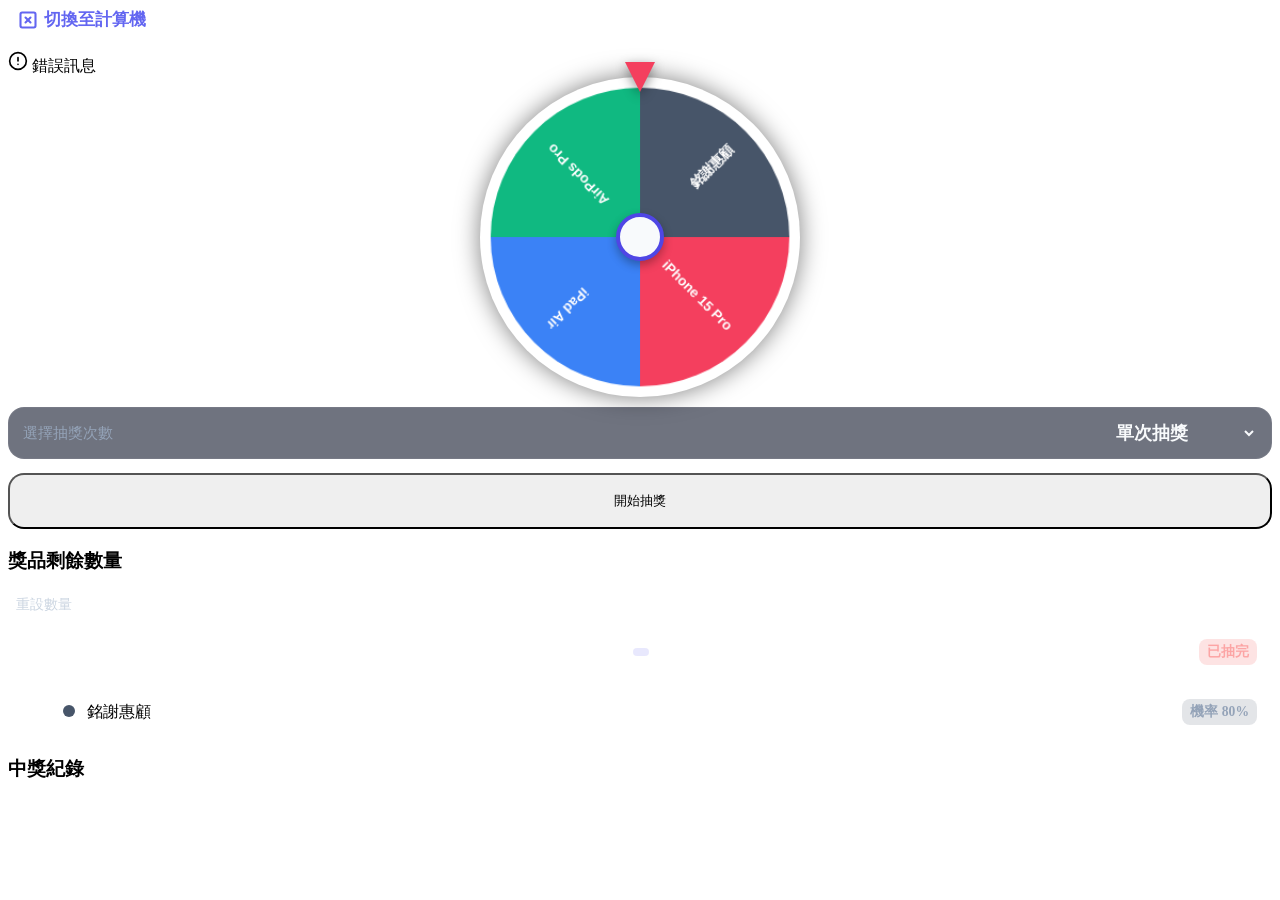
==== src/main/resources/templates/lottery.html @ b5c94d8c "feat: 實作 lottery.html 抽獎轉盤網頁，整合 Canvas 旋轉動畫與多次抽獎" ====
<!DOCTYPE html>
<html xmlns:th="http://www.thymeleaf.org" lang="zh-TW">
<head>
    <meta charset="UTF-8">
    <meta name="viewport" content="width=device-width, initial-scale=1.0">
    <title>電商抽獎轉盤</title>
    <link rel="stylesheet" th:href="@{/css/style.css}">
    <style>
        .nav-header {
            width: 100%;
            max-width: 900px;
            display: flex;
            justify-content: space-between;
            align-items: center;
            margin-bottom: 20px;
            padding: 0 10px;
        }
        .nav-link {
            color: #6366f1;
            text-decoration: none;
            font-weight: 600;
            font-size: 1.05rem;
            transition: color 0.2s;
            display: flex;
            align-items: center;
            gap: 6px;
        }
        .nav-link:hover {
            color: #818cf8;
        }
        
        /* Wheel CSS container */
        .wheel-container {
            position: relative;
            width: 320px;
            height: 320px;
            margin: 0 auto;
        }
        
        #wheelCanvas {
            width: 100%;
            height: 100%;
            border-radius: 50%;
            box-shadow: 0 0 25px rgba(0, 0, 0, 0.5), 0 0 2px rgba(255, 255, 255, 0.2);
            transition: transform 4s cubic-bezier(0.1, 0.8, 0.25, 1);
        }
        
        /* Pointer */
        .pointer {
            position: absolute;
            top: -15px;
            left: 50%;
            transform: translateX(-50%);
            width: 0;
            height: 0;
            border-left: 15px solid transparent;
            border-right: 15px solid transparent;
            border-top: 30px solid #f43f5e;
            z-index: 10;
            filter: drop-shadow(0 4px 6px rgba(0, 0, 0, 0.4));
        }
        
        .pointer-center {
            position: absolute;
            top: 50%;
            left: 50%;
            transform: translate(-50%, -50%);
            width: 40px;
            height: 40px;
            background: #f8fafc;
            border: 4px solid #4f46e5;
            border-radius: 50%;
            z-index: 11;
            box-shadow: 0 4px 10px rgba(0,0,0,0.3);
        }
        
        /* Prize Stock list styling */
        .prize-stock-list {
            list-style: none;
            display: flex;
            flex-direction: column;
            gap: 12px;
            margin-top: 10px;
        }
        
        .prize-stock-item {
            display: flex;
            justify-content: space-between;
            align-items: center;
            padding: 10px 14px;
            background: rgba(255, 255, 255, 0.02);
            border-radius: 12px;
            border: 1px solid rgba(255,255,255,0.03);
        }
        
        .prize-tag {
            width: 12px;
            height: 12px;
            border-radius: 50%;
            display: inline-block;
            margin-right: 8px;
        }
        
        .badge-stock {
            background: rgba(99, 102, 241, 0.15);
            color: #a5b4fc;
            padding: 4px 8px;
            border-radius: 8px;
            font-size: 0.85rem;
            font-weight: 600;
        }
        
        .badge-out {
            background: rgba(239, 68, 68, 0.15);
            color: #fca5a5;
            padding: 4px 8px;
            border-radius: 8px;
            font-size: 0.85rem;
            font-weight: 600;
        }
        
        /* Multiple draw choices */
        .draw-actions {
            display: flex;
            flex-direction: column;
            gap: 14px;
            margin-top: 10px;
        }
        
        .draw-select-container {
            display: flex;
            align-items: center;
            justify-content: space-between;
            background: rgba(15, 23, 42, 0.6);
            border: 1px solid rgba(255, 255, 255, 0.05);
            border-radius: 16px;
            padding: 6px 14px;
        }
        
        .draw-select-label {
            font-size: 0.95rem;
            color: #94a3b8;
        }
        
        .draw-select {
            background: transparent;
            border: none;
            color: #f8fafc;
            font-family: inherit;
            font-size: 1.1rem;
            font-weight: 600;
            outline: none;
            cursor: pointer;
            padding: 8px;
        }
        
        .draw-select option {
            background: #0f172a;
            color: #f8fafc;
        }
        
        /* Result Popups */
        .modal-overlay {
            position: fixed;
            top: 0;
            left: 0;
            right: 0;
            bottom: 0;
            background: rgba(2, 6, 23, 0.7);
            backdrop-filter: blur(8px);
            display: none;
            justify-content: center;
            align-items: center;
            z-index: 100;
        }
        
        .modal-card {
            background: rgba(30, 41, 59, 0.9);
            border: 1px solid rgba(255, 255, 255, 0.1);
            border-radius: 24px;
            width: 90%;
            max-width: 420px;
            padding: 30px;
            text-align: center;
            box-shadow: 0 25px 50px -12px rgba(0, 0, 0, 0.5);
            transform: scale(0.9);
            transition: transform 0.3s cubic-bezier(0.175, 0.885, 0.32, 1.275);
        }
        
        .modal-overlay.show {
            display: flex;
        }
        
        .modal-overlay.show .modal-card {
            transform: scale(1);
        }
        
        .modal-title {
            font-size: 1.5rem;
            font-weight: 700;
            color: #f8fafc;
            margin-bottom: 16px;
        }
        
        .modal-results-list {
            list-style: none;
            display: flex;
            flex-direction: column;
            gap: 10px;
            margin: 20px 0;
            max-height: 200px;
            overflow-y: auto;
            padding: 0 4px;
        }
        
        .modal-result-item {
            padding: 10px 14px;
            background: rgba(255, 255, 255, 0.03);
            border-radius: 12px;
            border-left: 4px solid #10b981;
            text-align: left;
            font-size: 0.95rem;
        }
        
        .modal-result-item.lose {
            border-left-color: #64748b;
            opacity: 0.8;
        }
        
        .btn-modal-close {
            background: linear-gradient(135deg, #6366f1 0%, #4f46e5 100%);
            color: white;
            border: none;
            outline: none;
            padding: 12px 28px;
            border-radius: 14px;
            font-size: 1rem;
            font-weight: 600;
            cursor: pointer;
            width: 100%;
            box-shadow: 0 4px 14px rgba(99, 102, 241, 0.3);
            transition: all 0.2s;
        }
        
        .btn-modal-close:hover {
            transform: translateY(-2px);
            box-shadow: 0 6px 20px rgba(99, 102, 241, 0.4);
        }
    </style>
</head>
<body>
    <div class="nav-header">
        <a th:href="@{/}" class="nav-link">
            <svg width="20" height="20" viewBox="0 0 24 24" fill="none" stroke="currentColor" stroke-width="2.5" stroke-linecap="round" stroke-linejoin="round">
                <rect x="3" y="3" width="18" height="18" rx="2" ry="2"></rect>
                <line x1="9" y1="9" x2="15" y2="15"></line>
                <line x1="15" y1="9" x2="9" y2="15"></line>
            </svg>
            切換至計算機
        </a>
    </div>

    <div class="app-container">
        <!-- Wheel Card -->
        <div class="calculator-card" style="align-items: center; justify-content: center; gap: 24px;">
            <!-- Alert Toast -->
            <div id="alert-toast" class="alert-toast">
                <svg width="20" height="20" viewBox="0 0 24 24" fill="none" stroke="currentColor" stroke-width="2" stroke-linecap="round" stroke-linejoin="round">
                    <circle cx="12" cy="12" r="10"></circle>
                    <line x1="12" y1="8" x2="12" y2="12"></line>
                    <line x1="12" y1="16" x2="12.01" y2="16"></line>
                </svg>
                <span id="alert-message">錯誤訊息</span>
            </div>

            <!-- Spinning Wheel -->
            <div class="wheel-container">
                <div class="pointer"></div>
                <div class="pointer-center"></div>
                <canvas id="wheelCanvas" width="300" height="300"></canvas>
            </div>

            <!-- Draw Controls -->
            <div class="draw-actions" style="width: 100%;">
                <div class="draw-select-container">
                    <span class="draw-select-label">選擇抽獎次數</span>
                    <select id="drawCountSelect" class="draw-select">
                        <option value="1">單次抽獎</option>
                        <option value="5">連續抽獎 5 次</option>
                        <option value="10">連續抽獎 10 次</option>
                    </select>
                </div>
                <button id="btn-draw" class="btn btn-op" style="width: 100%; border-radius: 16px; height: 56px;">開始抽獎</button>
            </div>
        </div>

        <!-- Stock & History Card -->
        <div class="history-card" style="justify-content: space-between;">
            <div>
                <div class="history-header">
                    <h3>獎品剩餘數量</h3>
                    <button id="btn-reset" class="btn-action" style="font-size: 0.85rem; padding: 4px 8px; border-radius: 6px; cursor: pointer; border: none; background: rgba(255,255,255,0.05); color: #cbd5e1;">重設數量</button>
                </div>
                <ul id="prize-stock-list" class="prize-stock-list">
                    <li class="prize-stock-item" th:each="prize : ${prizes}" th:id="'stock-' + ${prize.id}">
                        <span>
                            <span class="prize-tag" th:style="'background: ' + (${prize.id} == 'prize_a' ? '#f43f5e' : (${prize.id} == 'prize_b' ? '#3b82f6' : '#10b981'))"></span>
                            <span class="prize-name" th:text="${prize.name}"></span>
                        </span>
                        <span class="badge-stock" th:if="${prize.remainingQuantity > 0}" th:text="'剩餘 ' + ${prize.remainingQuantity} + ' 份'"></span>
                        <span class="badge-out" th:if="${prize.remainingQuantity <= 0}">已抽完</span>
                    </li>
                    <li class="prize-stock-item">
                        <span>
                            <span class="prize-tag" style="background: #475569;"></span>
                            <span>銘謝惠顧</span>
                        </span>
                        <span class="badge-stock" style="background: rgba(71, 85, 105, 0.15); color: #94a3b8;">機率 80%</span>
                    </li>
                </ul>
            </div>
            
            <div style="margin-top: 20px;">
                <div class="history-header">
                    <h3>中獎紀錄</h3>
                </div>
                <ul id="lottery-history-list" class="history-list" style="max-height: 180px; margin-top: 10px;">
                    <!-- Filled dynamically -->
                </ul>
            </div>
        </div>
    </div>

    <!-- Results Modal -->
    <div id="resultsModal" class="modal-overlay">
        <div class="modal-card">
            <div id="modal-title" class="modal-title">抽獎結果</div>
            <ul id="modal-results-list" class="modal-results-list">
                <!-- Filled dynamically -->
            </ul>
            <button id="btn-modal-close" class="btn-modal-close">確認</button>
        </div>
    </div>

    <script>
        // Sector settings (must align with Canvas segments)
        // 0 to 90deg: iPhone 15 Pro
        // 90 to 180deg: iPad Air
        // 180 to 270deg: AirPods Pro
        // 270 to 360deg: 銘謝惠顧
        const sectors = [
            { label: "iPhone 15 Pro", color: "#f43f5e", id: "prize_a" },
            { label: "iPad Air", color: "#3b82f6", id: "prize_b" },
            { label: "AirPods Pro", color: "#10b981", id: "prize_c" },
            { label: "銘謝惠顧", color: "#475569", id: "none" }
        ];

        const canvas = document.getElementById("wheelCanvas");
        const ctx = canvas.getContext("2d");
        const numSectors = sectors.length;
        const arc = 2 * Math.PI / numSectors;
        
        let currentRotation = 0;
        let isDrawing = false;

        function drawWheel() {
            const centerX = canvas.width / 2;
            const centerY = canvas.height / 2;
            const radius = canvas.width / 2 - 10;
            
            ctx.clearRect(0, 0, canvas.width, canvas.height);
            
            for (let i = 0; i < numSectors; i++) {
                const angle = i * arc;
                ctx.beginPath();
                ctx.fillStyle = sectors[i].color;
                ctx.moveTo(centerX, centerY);
                ctx.arc(centerX, centerY, radius, angle, angle + arc);
                ctx.lineTo(centerX, centerY);
                ctx.fill();
                
                // Draw text labels
                ctx.save();
                ctx.fillStyle = "#ffffff";
                ctx.font = "bold 13px Outfit, sans-serif";
                ctx.translate(centerX, centerY);
                ctx.rotate(angle + arc / 2);
                ctx.textAlign = "right";
                ctx.fillText(sectors[i].label, radius - 20, 5);
                ctx.restore();
            }
        }
        
        drawWheel();

        function showToast(msg) {
            const toast = document.getElementById("alert-toast");
            document.getElementById("alert-message").innerText = msg;
            toast.classList.add("show");
            setTimeout(() => {
                toast.classList.remove("show");
            }, 3000);
        }

        function updateStockUI(prizes) {
            prizes.forEach(p => {
                const li = document.getElementById("stock-" + p.id);
                if (li) {
                    const badge = li.querySelector(".badge-stock, .badge-out");
                    if (p.remainingQuantity > 0) {
                        badge.className = "badge-stock";
                        badge.innerText = "剩餘 " + p.remainingQuantity + " 份";
                    } else {
                        badge.className = "badge-out";
                        badge.innerText = "已抽完";
                    }
                }
            });
        }

        // Execute drawing
        document.getElementById("btn-draw").addEventListener("click", async () => {
            if (isDrawing) return;
            
            const count = parseInt(document.getElementById("drawCountSelect").value);
            const btn = document.getElementById("btn-draw");
            
            isDrawing = true;
            btn.disabled = true;
            btn.innerText = "抽獎中...";
            
            try {
                const response = await fetch('/api/lottery/draw', {
                    method: 'POST',
                    headers: { 'Content-Type': 'application/x-www-form-urlencoded' },
                    body: `count=${count}`
                });
                
                const res = await response.json();
                if (res.status === "error") {
                    showToast(res.message);
                    isDrawing = false;
                    btn.disabled = false;
                    btn.innerText = "開始抽獎";
                    return;
                }
                
                // Update stock numbers immediately in backend data, but wait to update UI until spin completes
                const firstResult = res.results[0];
                
                // Find target segment index
                let targetIndex = sectors.findIndex(s => s.id === firstResult.prizeId);
                if (targetIndex === -1) {
                    targetIndex = 3; // default "Thank You"
                }
                
                // Spin animation logic
                // Each segment spans 90deg (arc = Math.PI / 2).
                // Top pointer points to 270deg (1.5 * Math.PI).
                // To align the target segment with the top pointer:
                // segmentCenterAngle + wheelRotationAngle = 270 degrees
                // wheelRotationAngle = 270 - segmentCenterAngle
                const segmentCenterRad = (targetIndex * arc) + (arc / 2);
                const targetRotationRad = (1.5 * Math.PI) - segmentCenterRad;
                
                // Add 5 to 7 random full spins to build momentum
                const extraSpins = (5 + Math.floor(Math.random() * 3)) * 2 * Math.PI;
                currentRotation += extraSpins + (targetRotationRad - (currentRotation % (2 * Math.PI)));
                
                canvas.style.transform = `rotate(${currentRotation}rad)`;
                
                // Wait for CSS transition (4s) to finish
                setTimeout(() => {
                    // Update Stock UI
                    updateStockUI(res.remainingPrizes);
                    
                    // Show results modal
                    showResultsModal(res.results);
                    
                    // Add results to local history log
                    addResultsToHistory(res.results);
                    
                    isDrawing = false;
                    btn.disabled = false;
                    btn.innerText = "開始抽獎";
                }, 4100);
                
            } catch (err) {
                showToast("抽獎連線失敗");
                isDrawing = false;
                btn.disabled = false;
                btn.innerText = "開始抽獎";
            }
        });

        function showResultsModal(results) {
            const list = document.getElementById("modal-results-list");
            list.innerHTML = "";
            
            const title = document.getElementById("modal-title");
            if (results.length === 1) {
                title.innerText = "抽獎結果";
            } else {
                title.innerText = `連續抽獎 ${results.length} 次結果`;
            }
            
            results.forEach((item, index) => {
                const li = document.createElement("li");
                li.className = "modal-result-item" + (item.won ? "" : " lose");
                li.innerText = (results.length > 1 ? `第 ${index + 1} 次：` : "") + (item.won ? `恭喜獲得 ${item.prizeName} !` : "銘謝惠顧，下次會更好！");
                list.appendChild(li);
            });
            
            document.getElementById("resultsModal").classList.add("show");
        }

        function addResultsToHistory(results) {
            const list = document.getElementById("lottery-history-list");
            results.forEach(item => {
                const li = document.createElement("li");
                li.className = "history-item";
                li.style.borderLeftColor = item.won ? "#10b981" : "#64748b";
                li.innerText = item.won ? `獲得 ${item.prizeName}` : "銘謝惠顧";
                list.insertBefore(li, list.firstChild); // prepend new results
            });
        }

        document.getElementById("btn-modal-close").addEventListener("click", () => {
            document.getElementById("resultsModal").classList.remove("show");
        });

        document.getElementById("btn-reset").addEventListener("click", async () => {
            if (isDrawing) return;
            try {
                const res = await fetch('/api/lottery/reset', { method: 'POST' }).then(r => r.json());
                updateStockUI(res.remainingPrizes);
                showToast("獎品數量重設成功");
            } catch (err) {
                showToast("重設失敗");
            }
        });
    </script>
</body>
</html>
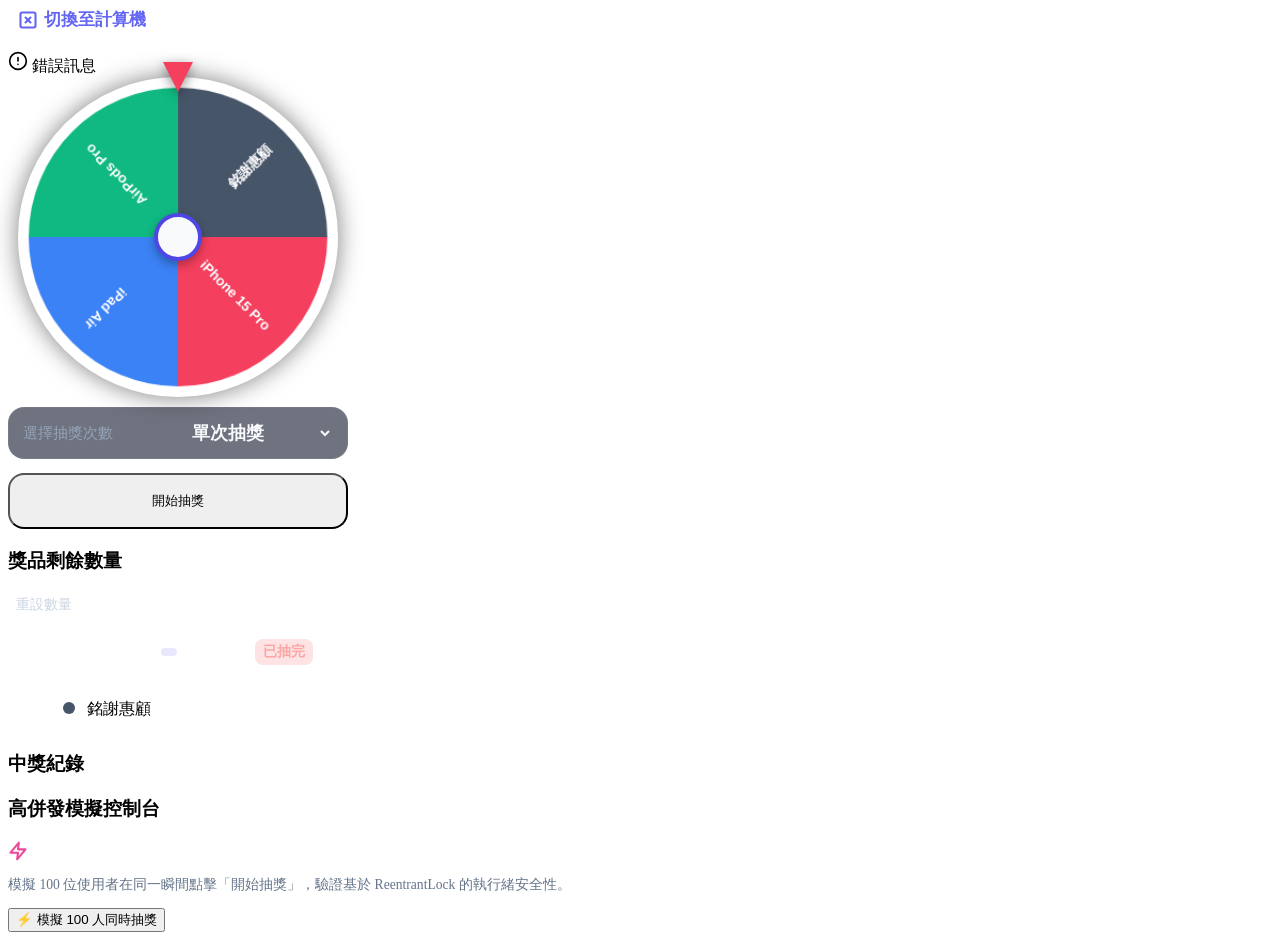
==== commit d4e953f3: "feat(lottery): 實作 ReentrantLock 版高併發模擬抽獎並修復庫存重設問題" ====
--- a/src/main/resources/templates/lottery.html
+++ b/src/main/resources/templates/lottery.html
@@ -260,9 +260,9 @@
         </a>
     </div>
 
-    <div class="app-container">
+    <div class="app-container" style="max-width: 1060px;">
         <!-- Wheel Card -->
-        <div class="calculator-card" style="align-items: center; justify-content: center; gap: 24px;">
+        <div class="calculator-card" style="align-items: center; justify-content: center; gap: 24px; width: 340px;">
             <!-- Alert Toast -->
             <div id="alert-toast" class="alert-toast">
                 <svg width="20" height="20" viewBox="0 0 24 24" fill="none" stroke="currentColor" stroke-width="2" stroke-linecap="round" stroke-linejoin="round">
@@ -295,7 +295,7 @@
         </div>
 
         <!-- Stock & History Card -->
-        <div class="history-card" style="justify-content: space-between;">
+        <div class="history-card" style="justify-content: space-between; width: 320px;">
             <div>
                 <div class="history-header">
                     <h3>獎品剩餘數量</h3>
@@ -315,7 +315,6 @@
                             <span class="prize-tag" style="background: #475569;"></span>
                             <span>銘謝惠顧</span>
                         </span>
-                        <span class="badge-stock" style="background: rgba(71, 85, 105, 0.15); color: #94a3b8;">機率 80%</span>
                     </li>
                 </ul>
             </div>
@@ -327,6 +326,25 @@
                 <ul id="lottery-history-list" class="history-list" style="max-height: 180px; margin-top: 10px;">
                     <!-- Filled dynamically -->
                 </ul>
+            </div>
+        </div>
+
+        <!-- Concurrency Simulator Card -->
+        <div class="concurrency-card">
+            <div>
+                <div class="history-header">
+                    <h3>高併發模擬控制台</h3>
+                    <svg width="20" height="20" viewBox="0 0 24 24" fill="none" stroke="#ec4899" stroke-width="2.5" stroke-linecap="round" stroke-linejoin="round">
+                        <polygon points="13 2 3 14 12 14 11 22 21 10 12 10 13 2"></polygon>
+                    </svg>
+                </div>
+                <p style="color: #64748b; font-size: 0.85rem; line-height: 1.45; font-weight: 300; margin-top: 10px;">模擬 100 位使用者在同一瞬間點擊「開始抽獎」，驗證基於 ReentrantLock 的執行緒安全性。</p>
+            </div>
+            
+            <button id="btn-simulate-concurrency" class="concurrency-btn">⚡ 模擬 100 人同時抽獎</button>
+            
+            <div id="concurrency-report" class="concurrency-report" style="display: none;">
+                <!-- Filled dynamically -->
             </div>
         </div>
     </div>
@@ -539,6 +557,50 @@
                 showToast("重設失敗");
             }
         });
+
+        // Concurrency Simulation Event Listener
+        document.getElementById("btn-simulate-concurrency").addEventListener("click", async () => {
+            if (isDrawing) return;
+            const btn = document.getElementById("btn-simulate-concurrency");
+            btn.disabled = true;
+            btn.innerText = "模擬進行中...";
+            
+            try {
+                const response = await fetch('/api/lottery/simulate-concurrent', { method: 'POST' });
+                const res = await response.json();
+                
+                // Update stock UI immediately
+                updateStockUI(res.remainingPrizes);
+                
+                // Display report
+                const report = document.getElementById("concurrency-report");
+                report.style.display = "flex";
+                report.innerHTML = `
+                    <div class="report-title">
+                        <svg width="16" height="16" viewBox="0 0 24 24" fill="none" stroke="currentColor" stroke-width="2.5" style="margin-right: 4px;">
+                            <path d="M22 11.08V12a10 10 0 1 1-5.93-9.14"></path>
+                            <polyline points="22 4 12 14.01 9 11.01"></polyline>
+                        </svg>
+                        高併發安全審計：SAFE
+                    </div>
+                    <div class="report-item"><span>並行請求總數:</span><span>\${res.totalRequests} 人</span></div>
+                    <div class="report-item"><span>核心處理耗時:</span><span>\${res.durationMs} ms</span></div>
+                    <div class="report-item"><span>成功中獎人數:</span><span>\${res.successCount} 人</span></div>
+                    <div class="report-item"><span>大獎得主分佈:</span><span></span></div>
+                    <div class="report-item" style="padding-left: 12px; color: #a5b4fc;"><span>- iPhone 15 Pro:</span><span>\${res.iphoneWon} 份</span></div>
+                    <div class="report-item" style="padding-left: 12px; color: #a5b4fc;"><span>- iPad Air:</span><span>\${res.ipadWon} 份</span></div>
+                    <div class="report-item" style="padding-left: 12px; color: #a5b4fc;"><span>- AirPods Pro:</span><span>\${res.airpodsWon} 份</span></div>
+                    <div class="report-item"><span>銘謝惠顧人數:</span><span>\${res.noneCount} 人</span></div>
+                    <div class="report-item" style="color: #34d399; font-weight: bold;"><span>超抽發生次數:</span><span>0 次 (安全)</span></div>
+                `;
+                showToast("高併發模擬測試成功！");
+            } catch (err) {
+                showToast("模擬測試連線失敗");
+            } finally {
+                btn.disabled = false;
+                btn.innerText = "⚡ 模擬 100 人同時抽獎";
+            }
+        });
     </script>
 </body>
 </html>
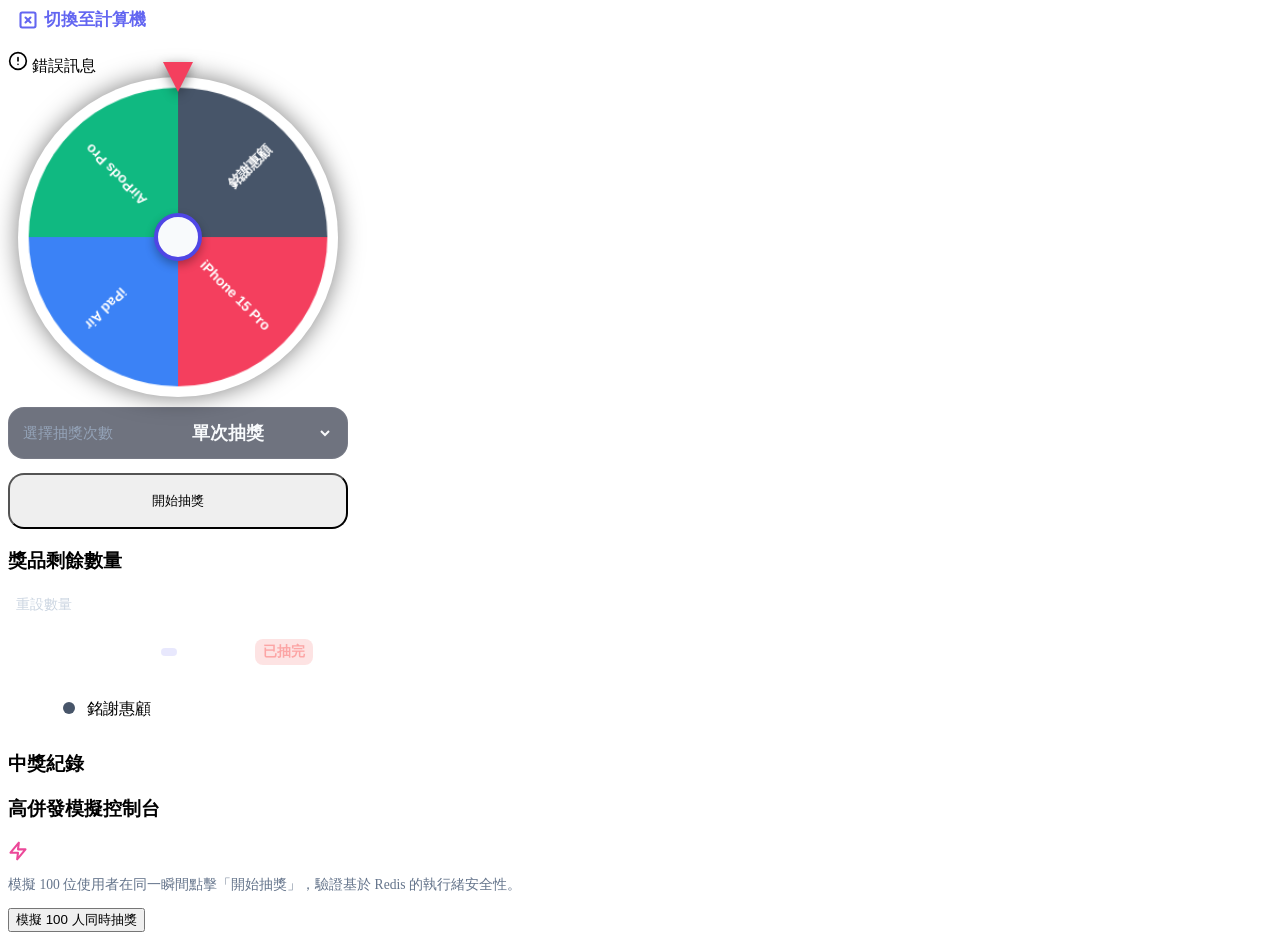
==== commit 0dc4eced: "fix(readme.md): 更新為 Redis Lua 原子扣減架構與本地 Docker 啟動指令說明" ====
--- a/src/main/resources/templates/lottery.html
+++ b/src/main/resources/templates/lottery.html
@@ -338,10 +338,10 @@
                         <polygon points="13 2 3 14 12 14 11 22 21 10 12 10 13 2"></polygon>
                     </svg>
                 </div>
-                <p style="color: #64748b; font-size: 0.85rem; line-height: 1.45; font-weight: 300; margin-top: 10px;">模擬 100 位使用者在同一瞬間點擊「開始抽獎」，驗證基於 ReentrantLock 的執行緒安全性。</p>
+                <p style="color: #64748b; font-size: 0.85rem; line-height: 1.45; font-weight: 300; margin-top: 10px;">模擬 100 位使用者在同一瞬間點擊「開始抽獎」，驗證基於 Redis 的執行緒安全性。</p>
             </div>
             
-            <button id="btn-simulate-concurrency" class="concurrency-btn">⚡ 模擬 100 人同時抽獎</button>
+            <button id="btn-simulate-concurrency" class="concurrency-btn">模擬 100 人同時抽獎</button>
             
             <div id="concurrency-report" class="concurrency-report" style="display: none;">
                 <!-- Filled dynamically -->
@@ -575,30 +575,29 @@
                 // Display report
                 const report = document.getElementById("concurrency-report");
                 report.style.display = "flex";
-                report.innerHTML = `
-                    <div class="report-title">
-                        <svg width="16" height="16" viewBox="0 0 24 24" fill="none" stroke="currentColor" stroke-width="2.5" style="margin-right: 4px;">
-                            <path d="M22 11.08V12a10 10 0 1 1-5.93-9.14"></path>
-                            <polyline points="22 4 12 14.01 9 11.01"></polyline>
-                        </svg>
-                        高併發安全審計：SAFE
-                    </div>
-                    <div class="report-item"><span>並行請求總數:</span><span>\${res.totalRequests} 人</span></div>
-                    <div class="report-item"><span>核心處理耗時:</span><span>\${res.durationMs} ms</span></div>
-                    <div class="report-item"><span>成功中獎人數:</span><span>\${res.successCount} 人</span></div>
-                    <div class="report-item"><span>大獎得主分佈:</span><span></span></div>
-                    <div class="report-item" style="padding-left: 12px; color: #a5b4fc;"><span>- iPhone 15 Pro:</span><span>\${res.iphoneWon} 份</span></div>
-                    <div class="report-item" style="padding-left: 12px; color: #a5b4fc;"><span>- iPad Air:</span><span>\${res.ipadWon} 份</span></div>
-                    <div class="report-item" style="padding-left: 12px; color: #a5b4fc;"><span>- AirPods Pro:</span><span>\${res.airpodsWon} 份</span></div>
-                    <div class="report-item"><span>銘謝惠顧人數:</span><span>\${res.noneCount} 人</span></div>
-                    <div class="report-item" style="color: #34d399; font-weight: bold;"><span>超抽發生次數:</span><span>0 次 (安全)</span></div>
-                `;
+                report.innerHTML = 
+                    '<div class="report-title">' +
+                        '<svg width="16" height="16" viewBox="0 0 24 24" fill="none" stroke="currentColor" stroke-width="2.5" style="margin-right: 4px;">' +
+                            '<path d="M22 11.08V12a10 10 0 1 1-5.93-9.14"></path>' +
+                            '<polyline points="22 4 12 14.01 9 11.01"></polyline>' +
+                        '</svg>' +
+                        '高併發安全審計：SAFE' +
+                    '</div>' +
+                    '<div class="report-item"><span>並行請求總數:</span><span>' + res.totalRequests + ' 人</span></div>' +
+                    '<div class="report-item"><span>核心處理耗時:</span><span>' + res.durationMs + ' ms</span></div>' +
+                    '<div class="report-item"><span>成功中獎人數:</span><span>' + res.successCount + ' 人</span></div>' +
+                    '<div class="report-item"><span>大獎得主分佈:</span><span></span></div>' +
+                    '<div class="report-item" style="padding-left: 12px; color: #a5b4fc;"><span>- iPhone 15 Pro:</span><span>' + res.iphoneWon + ' 份</span></div>' +
+                    '<div class="report-item" style="padding-left: 12px; color: #a5b4fc;"><span>- iPad Air:</span><span>' + res.ipadWon + ' 份</span></div>' +
+                    '<div class="report-item" style="padding-left: 12px; color: #a5b4fc;"><span>- AirPods Pro:</span><span>' + res.airpodsWon + ' 份</span></div>' +
+                    '<div class="report-item"><span>銘謝惠顧人數:</span><span>' + res.noneCount + ' 人</span></div>' +
+                    '<div class="report-item" style="color: #34d399; font-weight: bold;"><span>超抽發生次數:</span><span>0 次 (安全)</span></div>';
                 showToast("高併發模擬測試成功！");
             } catch (err) {
                 showToast("模擬測試連線失敗");
             } finally {
                 btn.disabled = false;
-                btn.innerText = "⚡ 模擬 100 人同時抽獎";
+                btn.innerText = "模擬 100 人同時抽獎";
             }
         });
     </script>
